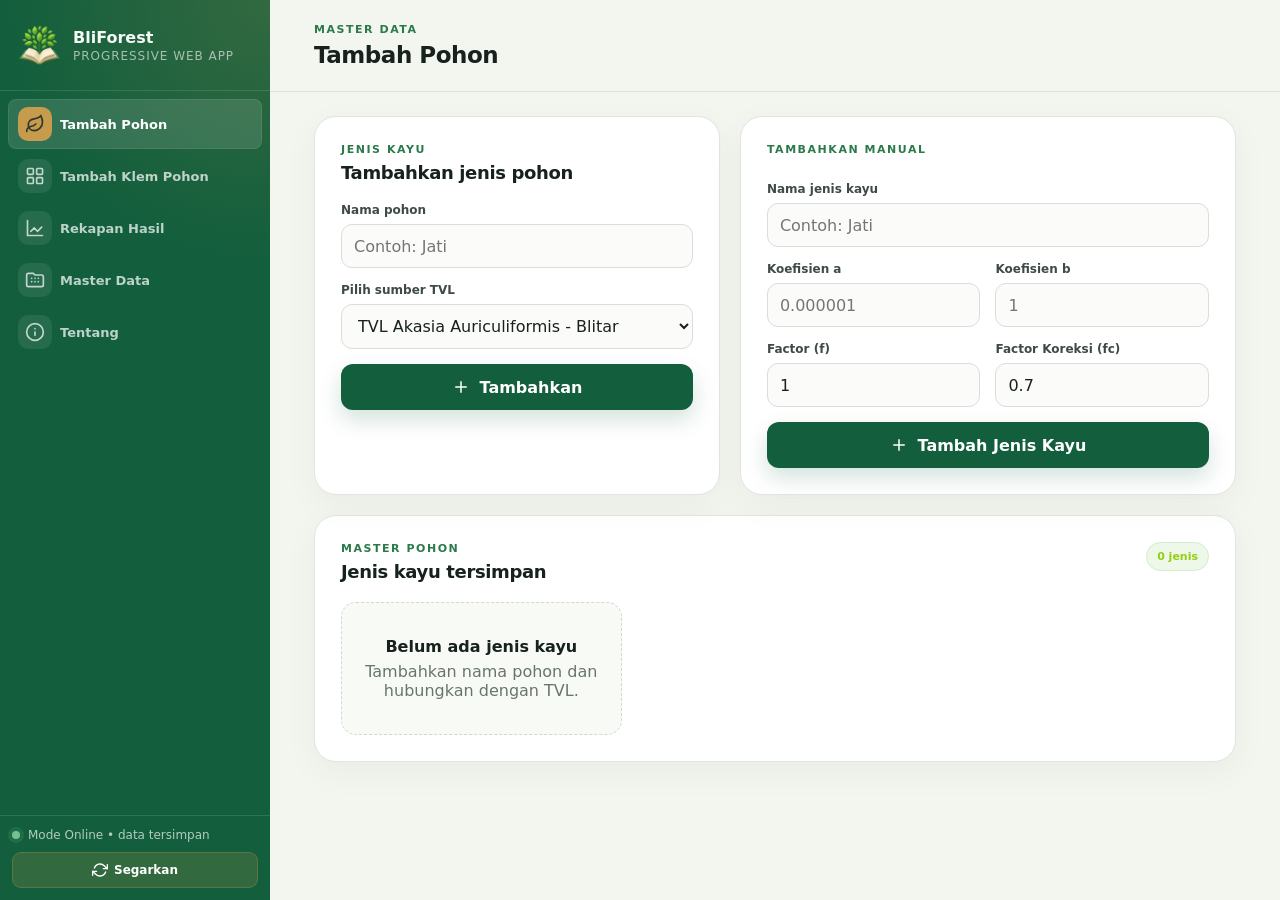
==== index.html @ 7a5bb477 "BliForest v1.4.1" ====
<!doctype html>
<html lang="id">
<head>
  <meta charset="utf-8">
  <meta name="viewport" content="width=device-width, initial-scale=1, viewport-fit=cover">
  <meta name="theme-color" content="#125e3d">
  <meta name="description" content="Aplikasi online dan offline untuk pencatatan klem pohon dan perhitungan volume berbasis TVL.">
  <title>BliForest</title>
  <link rel="manifest" href="manifest.webmanifest">
  <link rel="icon" href="icons/favicon/favicon.svg">
  <link rel="apple-touch-icon" href="icons/favicon/apple-touch-icon.png">
  <meta name="mobile-web-app-capable" content="yes">
  <meta name="apple-mobile-web-app-capable" content="yes">
  <meta name="apple-mobile-web-app-status-bar-style" content="default">
  <link rel="stylesheet" href="css/base.css">
  <link rel="stylesheet" href="css/layout.css">
  <link rel="stylesheet" href="css/components.css">
  <link rel="stylesheet" href="css/pages.css">
  <link rel="stylesheet" href="css/responsive.css">
  <!-- Data bundles (provide global variables) -->
  <script src="data/bkph-bundle.js" defer></script>

  <!-- Core scripts (order matters): config → utils → modules → app -->
  <script src="js/config.js" defer></script>
  <script src="js/utils.js" defer></script>
  <script src="js/modules/storage.js" defer></script>
  <script src="js/modules/tvl.js" defer></script>
  <script src="js/modules/bkph.js" defer></script>
  <script src="js/modules/components.js" defer></script>
  <script src="js/modules/handlers.js" defer></script>
  <script src="js/modules/pwa.js" defer></script>
  <script src="js/app.js" defer></script>
</head>
<body>
  <div id="toast" class="toast" role="status" aria-live="polite"></div>

  <!-- App loading overlay -->
  <div id="app-loader" class="app-loader" aria-live="polite">
    <div class="loader-inner">
      <img src="icons/pwa/icon-192.png" alt="" width="48" height="48">
      <p class="loader-text">Memuat data TVL…</p>
      <p id="loader-sub" class="loader-sub">Mohon tunggu sebentar</p>
    </div>
  </div>

  <div id="app-shell" class="app-shell">
    <aside id="sidebar" class="sidebar">
      <div class="sidebar-header">
        <div class="sidebar-header-inner">
          <img class="mini-logo" src="icons/pwa/icon-192.png" alt="Logo BliForest">
          <div>
            <strong>BliForest</strong>
            <span>Progressive Web App</span>
          </div>
          <button id="sidebar-close" class="icon-btn mobile-only" type="button" aria-label="Tutup menu">
            <svg viewBox="0 0 24 24" width="20" height="20" fill="none" stroke="currentColor" stroke-width="2" stroke-linecap="round"><path d="M18 6L6 18M6 6l12 12"/></svg>
          </button>
        </div>
      </div>

      <nav class="side-nav" aria-label="Menu utama">
        <button class="nav-item active" type="button" data-page="trees">
          <span class="nav-icon"><svg viewBox="0 0 24 24" width="20" height="20" fill="none" stroke="currentColor" stroke-width="2" stroke-linecap="round"><path d="M11 20A7 7 0 019.8 6.1C15.5 5 17 4.48 19 2c1 2 2 4.18 2 8 0 5.5-4.78 10-10 10z"/><path d="M2 21c0-3 1.85-5.36 5.08-6C9.5 14.52 12 13 13 12"/></svg></span><span>Tambah Pohon</span>
        </button>
        <button class="nav-item" type="button" data-page="clamps">
          <span class="nav-icon"><svg viewBox="0 0 24 24" width="20" height="20" fill="none" stroke="currentColor" stroke-width="2" stroke-linecap="round"><rect x="3" y="3" width="7" height="7" rx="1"/><rect x="14" y="3" width="7" height="7" rx="1"/><rect x="3" y="14" width="7" height="7" rx="1"/><rect x="14" y="14" width="7" height="7" rx="1"/></svg></span><span>Tambah Klem Pohon</span>
        </button>
        <button class="nav-item" type="button" data-page="recap">
          <span class="nav-icon"><svg viewBox="0 0 24 24" width="20" height="20" fill="none" stroke="currentColor" stroke-width="2" stroke-linecap="round"><path d="M3 3v18h18"/><path d="M7 16l4-4 4 4 5-5"/></svg></span><span>Rekapan Hasil</span>
        </button>
        <button class="nav-item" type="button" data-page="master">
          <span class="nav-icon"><svg viewBox="0 0 24 24" width="20" height="20" fill="none" stroke="currentColor" stroke-width="2" stroke-linecap="round"><path d="M4 4h6l2 2h8a2 2 0 012 2v10a2 2 0 01-2 2H4a2 2 0 01-2-2V6a2 2 0 012-2z"/><path d="M8 10h.01M12 10h.01M16 10h.01M8 14h.01M12 14h.01M16 14h.01"/></svg></span><span>Master Data</span>
        </button>
        <button class="nav-item" type="button" data-page="about">
          <span class="nav-icon"><svg viewBox="0 0 24 24" width="20" height="20" fill="none" stroke="currentColor" stroke-width="2" stroke-linecap="round"><circle cx="12" cy="12" r="10"/><path d="M12 16v-4m0-4h.01"/></svg></span><span>Tentang</span>
        </button>
      </nav>

      <div class="sidebar-footer">
        <div class="sync-status"><span id="online-dot" class="status-dot"></span><span id="online-label">Memeriksa status</span></div>
        <div class="sidebar-tools">
          <button id="refresh-all-btn" class="text-btn sync-btn" type="button">
            <svg viewBox="0 0 24 24" width="16" height="16" fill="none" stroke="currentColor" stroke-width="2" stroke-linecap="round"><path d="M23 4v6h-6M1 20v-6h6"/><path d="M3.51 9a9 9 0 0114.85-3.36L23 10M1 14l4.64 4.36A9 9 0 0020.49 15"/></svg>
            Segarkan
          </button>
        </div>
      </div>
    </aside>

    <div id="sidebar-overlay" class="sidebar-overlay"></div>

    <div id="clamp-modal" class="modal-overlay" role="dialog" aria-modal="true" aria-labelledby="modal-title" aria-hidden="true">
      <div class="modal-content" role="document">
        <div class="modal-header">
          <h3 id="modal-title"></h3>
          <button id="modal-close" class="modal-close-btn" type="button">
            <svg viewBox="0 0 24 24" width="20" height="20" fill="none" stroke="currentColor" stroke-width="2" stroke-linecap="round"><path d="M18 6L6 18M6 6l12 12"/></svg>
          </button>
        </div>
        <div id="modal-body" class="modal-body"></div>
      </div>
    </div>

    <main class="main-area">
      <header class="topbar">
        <button id="sidebar-open" class="icon-btn mobile-only" type="button" aria-label="Buka menu">
          <svg viewBox="0 0 24 24" width="20" height="20" fill="none" stroke="currentColor" stroke-width="2" stroke-linecap="round"><path d="M3 12h18M3 6h18M3 18h18"/></svg>
        </button>
        <div>
          <p id="page-kicker" class="eyebrow">MASTER DATA</p>
          <h2 id="page-title">Tambah Pohon</h2>
        </div>
        <div class="user-chip">
        </div>
      </header>

      <div class="content-wrap">

        <section id="page-trees" class="page active-page">
          <div class="grid two-col">
            <article class="panel">
              <div class="panel-heading">
                <div><p class="section-label">JENIS KAYU</p><h3>Tambahkan jenis pohon</h3></div>
              </div>
              <form id="tree-form" class="form-grid">
                <label class="field full">
                  <span>Nama pohon</span>
                  <input id="tree-name" type="text" placeholder="Contoh: Jati" required maxlength="80">
                </label>
                <label class="field full">
                  <span>Pilih sumber TVL</span>
                  <select id="tvl-select" required></select>
                </label>
                <button class="btn btn-primary full" type="submit">
                  <svg viewBox="0 0 24 24" width="18" height="18" fill="none" stroke="currentColor" stroke-width="2" stroke-linecap="round"><path d="M12 5v14M5 12h14"/></svg>
                  Tambahkan
                </button>
              </form>
            </article>

            <article class="panel">
              <div class="panel-heading">
                <div><p class="section-label">TAMBAHKAN MANUAL</p></div>
              </div>
              <form id="species-custom-form" class="form-grid two-col-form">
                <label class="field full">
                  <span>Nama jenis kayu</span>
                  <input id="custom-species-name" type="text" placeholder="Contoh: Jati" required maxlength="80">
                </label>
                <label class="field">
                  <span>Koefisien a</span>
                  <input id="custom-coef-a" type="number" step="0.0000000000001" placeholder="0.000001" required>
                </label>
                <label class="field">
                  <span>Koefisien b</span>
                  <input id="custom-coef-b" type="number" step="0.001" placeholder="1" required>
                </label>
                <label class="field">
                  <span>Factor (f)</span>
                  <input id="custom-factor" type="number" step="0.01" value="1" placeholder="1">
                </label>
                <label class="field">
                  <span>Factor Koreksi (fc)</span>
                  <input id="custom-factor-correction" type="number" step="0.01" value="0.7" placeholder="0.7">
                </label>
                <button class="btn btn-primary full" type="submit">
                  <svg viewBox="0 0 24 24" width="18" height="18" fill="none" stroke="currentColor" stroke-width="2" stroke-linecap="round"><path d="M12 5v14M5 12h14"/></svg>
                  Tambah Jenis Kayu
                </button>
              </form>
            </article>

          </div>

          <article class="panel section-gap">
            <div class="panel-heading">
              <div><p class="section-label">MASTER POHON</p><h3>Jenis kayu tersimpan</h3></div>
              <span id="tree-count" class="badge">0 jenis</span>
            </div>
            <div id="tree-list" class="card-list"></div>
          </article>
        </section>

        <section id="page-clamps" class="page">
          <article class="panel">
            <div class="panel-heading">
              <div><p class="section-label">DAFTAR KLEM</p><h3>Buat daftar klem baru</h3></div>
            </div>
            <form id="clamp-form" class="form-grid three-col-form">
              <label class="field"><span>BKPH</span><select id="clamp-bkph" required></select></label>
              <label class="field"><span>RPH</span><select id="clamp-rph" required></select></label>
              <label class="field"><span>Jenis kayu utama</span><select id="clamp-species" required></select></label>
              <label class="field"><span>Blok</span><input id="clamp-block" type="text" required maxlength="120" placeholder="Nama/nomor blok"></label>
              <label class="field"><span>Luas Blok (ha)</span><input id="clamp-block-area" type="number" min="0" step="0.01" required placeholder="0,00"></label>
              <label class="field"><span>Petak</span><input id="clamp-compartment" type="text" required maxlength="120" placeholder="Nomor petak"></label>
              <label class="field"><span>Luas Baku (ha)</span><input id="clamp-standard-area" type="number" min="0" step="0.01" required placeholder="0,00"></label>
              <label class="field"><span>Luas Tebangan (ha)</span><input id="clamp-cut-area" type="number" min="0" step="0.01" required placeholder="0,00"></label>
              <label class="field"><span>Kelas Hutan</span><input id="clamp-forest-class" type="text" required maxlength="120" placeholder="Contoh: KU III"></label>
              <label class="field"><span>Tahun Tanam</span><select id="clamp-planting-year"><option value="">Pilih tahun</option><script>const y=new Date().getFullYear();for(let i=y;i>=1950;i--)document.write('<option value="'+i+'">'+i+'</option>');</script></select></label>
              <button class="btn btn-primary full" type="submit">
                <svg viewBox="0 0 24 24" width="18" height="18" fill="none" stroke="currentColor" stroke-width="2" stroke-linecap="round"><path d="M12 5v14M5 12h14"/></svg>
                Tambahkan Daftar
              </button>
            </form>
          </article>

          <article class="panel section-gap">
            <div class="panel-heading">
              <div><p class="section-label">DATA LAPANGAN</p><h3>Daftar klem pohon</h3></div>
              <div class="clamp-panel-tools">
                <form id="clamp-search-form" class="clamp-search" role="search">
                  <input id="clamp-search" type="search" placeholder="Cari daftar klem..." maxlength="120" aria-label="Cari daftar klem">
                  <button id="clamp-search-btn" class="btn btn-secondary compact" type="submit">
                    <svg viewBox="0 0 24 24" width="15" height="15" fill="none" stroke="currentColor" stroke-width="2" stroke-linecap="round"><circle cx="11" cy="11" r="7"/><path d="M20 20l-3.5-3.5"/></svg>
                    Cari
                  </button>
                  <button id="clamp-search-clear" class="btn btn-secondary compact" type="button" style="display:none;">
                    ✕
                  </button>
                </form>
                <span id="clamp-count" class="badge">0 daftar</span>
              </div>
            </div>
            <div id="clamp-list" class="clamp-list"></div>
          </article>
        </section>

        <section id="page-recap" class="page">
          <div id="summary-cards" class="summary-grid"></div>
          <article class="panel section-gap">
            <div class="panel-heading">
              <div><p class="section-label">REKAP PER DAFTAR</p><h3>Ringkasan hasil klem</h3></div>
              <button id="export-btn" class="btn btn-secondary compact" type="button">
                <svg viewBox="0 0 24 24" width="15" height="15" fill="none" stroke="currentColor" stroke-width="2" stroke-linecap="round"><path d="M21 15v4a2 2 0 01-2 2H5a2 2 0 01-2-2v-4m4-5l5 5 5-5m-5 5V3"/></svg>
                Ekspor Excel
              </button>
            </div>
            <div class="table-wrap">
              <table>
                <thead>
                  <tr><th>Daftar Klem</th><th>BKPH / RPH</th><th>Jenis Utama</th><th>Tahun Tanam</th><th>Rata Keliling</th><th>Rata Diameter</th><th>Rata Tinggi</th><th>Jumlah</th><th>Total Volume</th></tr>
                </thead>
                <tbody id="recap-body"></tbody>
              </table>
            </div>
          </article>
        </section>

        <section id="page-master" class="page">
          <article class="panel">
            <div class="panel-heading">
              <div><p class="section-label">PENGELOLAAN DATA</p><h3>Master Data</h3></div>
            </div>

            <div class="master-stats">
              <div class="master-stat">
                <span class="stat-label">Jenis Kayu</span>
                <strong id="master-species-count">0</strong>
              </div>
              <div class="master-stat">
                <span class="stat-label">Daftar Klem</span>
                <strong id="master-clamps-count">0</strong>
              </div>
              <div class="master-stat">
                <span class="stat-label">Total Pohon</span>
                <strong id="master-trees-count">0</strong>
              </div>
            </div>

            <div class="master-actions">
              <button id="backup-btn" class="btn btn-secondary" type="button">
                <svg viewBox="0 0 24 24" aria-hidden="true" width="18" height="18"><path d="M4 16v1a3 3 0 003 3h10a3 3 0 003-3v-1m-4-4l-4 4m0 0l-4-4m4 4V4" fill="none" stroke="currentColor" stroke-width="2" stroke-linecap="round" stroke-linejoin="round"/></svg>
                Cadangkan Data
              </button>
              <button id="restore-btn" class="btn btn-secondary" type="button">
                <svg viewBox="0 0 24 24" aria-hidden="true" width="18" height="18"><path d="M21 15v4a2 2 0 01-2 2H5a2 2 0 01-2-2v-4m4-5l5 5 5-5m-5 5V3" fill="none" stroke="currentColor" stroke-width="2" stroke-linecap="round" stroke-linejoin="round"/></svg>
                Pulihkan Data
              </button>
              <input id="restore-file" class="is-hidden" type="file" accept="application/json,.json">
            </div>
            <div class="master-actions" style="margin-top: 12px;">
              <button id="clear-all-btn" class="btn btn-danger" type="button">
                <svg viewBox="0 0 24 24" aria-hidden="true" width="18" height="18"><path d="M19 7l-.867 12.142A2 2 0 0116.138 21H7.862a2 2 0 01-1.995-1.858L5 7m5 4v6m4-6v6m1-10V4a1 1 0 00-1-1h-4a1 1 0 00-1 1v3M4 7h16" fill="none" stroke="currentColor" stroke-width="2" stroke-linecap="round" stroke-linejoin="round"/></svg>
                Hapus Semua Data
              </button>
            </div>
          </article>
        </section>

        <section id="page-about" class="page">
          <article class="panel about-panel">
            <div class="about-header">
              <img class="about-logo" src="icons/pwa/icon-192.png" alt="Logo BliForest">
              <div>
                <h3>BliForest</h3>
                <p>Aplikasi Progressive Web App (PWA)</p>
              </div>
            </div>
            <div class="about-info">
              <div class="info-row">
                <span class="info-label">Versi</span>
                <span id="about-version" class="info-value">-</span>
              </div>
              <div class="info-row">
                <span class="info-label">Terakhir Diperbarui</span>
                <span id="about-date" class="about-date-badge">-</span>
              </div>
              <div class="info-row">
                <span class="info-label">TVL Terakhir Diperbarui</span>
                <span id="about-tvl-check" class="info-value">-</span>
              </div>
              <div class="info-row">
                <span class="info-label">Pengembang</span>
                <a id="about-developer" class="about-developer" href="https://github.com/avezoor" target="_blank" rel="noopener noreferrer">Avezoor</a>
              </div>
            </div>
            <div class="about-actions">
              <button id="install-btn" class="btn btn-primary" type="button">
                <svg viewBox="0 0 24 24" width="18" height="18" fill="none" stroke="currentColor" stroke-width="2" stroke-linecap="round"><path d="M21 15v4a2 2 0 01-2 2H5a2 2 0 01-2-2v-4m4-5l5 5 5-5m-5 5V3"/></svg>
                Pasang Aplikasi
              </button>
            </div>
            </div>
          </article>
        </section>
      </div>
    </main>
  </div>

</body>
</html>
---- css/base.css ----
/* ============================================================
   Base Styles — CSS variables, reset, typography
   ============================================================ */

:root {
  --bg: #f3f5ef;
  --panel: #ffffff;
  --panel-soft: #f8faf6;
  --ink: #17211d;
  --muted: #68756f;
  --line: #dfe6df;
  --green-900: #125e3d;
  --green-800: #92d014;
  --green-700: #2b7a4a;
  --green-100: #d4eccb;
  --green-50: #edf8e8;
  --gold: #c69b4b;
  --danger: #a83d39;
  --danger-soft: #f9e7e5;
  --shadow: 0 18px 50px rgba(18,94,61,.12);
  --radius-lg: 22px;
  --radius-md: 15px;
  --radius-sm: 10px;
  font-family: Inter, ui-sans-serif, system-ui, -apple-system, BlinkMacSystemFont, "Segoe UI", sans-serif;
  color: var(--ink);
  background: var(--bg);
}

* { box-sizing: border-box; }
html { min-height: 100%; background: var(--bg); overflow-x: hidden; }
body { margin: 0; min-height: 100vh; background: var(--bg); overflow-x: hidden; }
button, input, select, textarea { font: inherit; }
button { cursor: pointer; }
.is-hidden { display: none !important; }

.eyebrow, .section-label { margin: 0 0 6px; color: var(--green-700); font-size: 11px; font-weight: 800; letter-spacing: .14em; }

/* ============================================================
   App Loading Overlay
   ============================================================ */
#app-loader {
  position: fixed; inset: 0; z-index: 9999;
  background: var(--bg);
  display: flex; align-items: center; justify-content: center;
  transition: opacity .4s ease;
}
#app-loader.hidden {
  opacity: 0; pointer-events: none;
}
.loader-inner {
  text-align: center;
}
.loader-inner img {
  animation: pulse 1.4s ease-in-out infinite;
  border-radius: 14px;
  display: block; margin: 0 auto 14px;
}
.loader-text {
  margin: 0 0 6px; font-size: 17px; font-weight: 750; color: var(--ink);
}
.loader-sub {
  margin: 0; font-size: 13px; color: var(--muted);
}
@keyframes pulse {
  0%, 100% { transform: scale(1); opacity: 1; }
  50% { transform: scale(1.06); opacity: .85; }
}
---- css/layout.css ----
/* ============================================================
   Buttons
   ============================================================ */

.btn {
  border: 0;
  border-radius: 12px;
  min-height: 46px;
  padding: 11px 17px;
  font-weight: 750;
  display: inline-flex;
  align-items: center;
  justify-content: center;
  gap: 10px;
  transition: transform .16s ease, box-shadow .16s ease, background .16s ease;
}
.btn:hover { transform: translateY(-1px); }
.btn:active { transform: translateY(0); }
.btn-primary { background: var(--green-900); color: white; box-shadow: 0 10px 22px rgba(18,94,61,.18); }
.btn-primary:hover { background: #0e4a30; }
.btn-secondary { background: var(--green-50); color: var(--green-900); border: 1px solid var(--green-100); }
.btn.compact { min-height: 38px; padding: 8px 13px; font-size: 13px; }
.btn-danger { background: var(--danger-soft); color: var(--danger); border: 1px solid #efc8c5; }
.btn:disabled { cursor: wait; opacity: .65; }

/* ============================================================
   Layout: App Shell, Sidebar, Topbar, Main Area
   ============================================================ */

.app-shell { min-height: 100vh; display: grid; grid-template-columns: 270px minmax(0, 1fr); }

.sidebar {
  position: fixed;
  inset: 0 auto 0 0;
  width: 270px;
  z-index: 40;
  display: flex;
  flex-direction: column;
  color: #f5faf7;
  background:
    radial-gradient(circle at top right, rgba(198,155,75,.18), transparent 29%),
    var(--green-900);
}
.sidebar-header { padding: 24px 18px 23px; border-bottom: 1px solid rgba(255,255,255,.12); flex-shrink: 0; }
.sidebar-header-inner { display: flex; align-items: center; gap: 12px; }
.sidebar-header .icon-btn { margin-left: auto; background: rgba(255,255,255,.08); color: #fff; border-color: rgba(255,255,255,.12); }
.sidebar-header strong { display: block; font-size: 16px; }
.sidebar-header span { display: block; margin-top: 2px; color: rgba(255,255,255,.6); font-size: 12px; letter-spacing: .08em; text-transform: uppercase; }
.mini-logo { width: 43px; height: 43px; border-radius: 13px; display: block; object-fit: cover; }
.side-nav { flex: 1; overflow-y: auto; padding: 8px; display: flex; flex-direction: column; gap: 2px; }
.side-nav::-webkit-scrollbar { width: 4px; }
.side-nav::-webkit-scrollbar-track { background: transparent; }
.side-nav::-webkit-scrollbar-thumb { background: rgba(255,255,255,.15); border-radius: 4px; }
.nav-item { width: 100%; border: 0; background: transparent; color: rgba(255,255,255,.72); border-radius: 8px; padding: 8px 10px; display: flex; align-items: center; gap: 8px; text-align: left; font-weight: 700; font-size: 13px; }
.nav-item:hover { background: rgba(255,255,255,.07); color: #fff; }
.nav-item.active { color: #fff; background: rgba(255,255,255,.12); box-shadow: inset 0 0 0 1px rgba(255,255,255,.08); }
.nav-icon { width: 34px; height: 34px; display: grid; place-items: center; border-radius: 10px; background: rgba(255,255,255,.08); font-size: 11px; letter-spacing: .08em; }
.nav-item.active .nav-icon { background: var(--gold); color: #27382f; }

.sidebar-footer {
  padding: 12px;
  border-top: 1px solid rgba(255,255,255,.12);
  flex-shrink: 0;
  display: flex;
  flex-direction: column;
  gap: 10px;
}
.sync-status { display: flex; align-items: center; gap: 8px; color: rgba(255,255,255,.68); font-size: 12px; }
.status-dot { width: 8px; height: 8px; border-radius: 50%; background: #e1ae45; box-shadow: 0 0 0 4px rgba(225,174,69,.13); }
.status-dot.online { background: #71c392; box-shadow: 0 0 0 4px rgba(113,195,146,.14); }
.sidebar-tools { display: grid; grid-template-columns: 1fr 1fr; gap: 7px; }
.sidebar-tools .text-btn {
  min-height: 36px;
  padding: 7px 9px;
  border: 1px solid rgba(255,255,255,.12);
  border-radius: 9px;
  background: rgba(255,255,255,.06);
  text-align: center;
  display: flex;
  align-items: center;
  justify-content: center;
  gap: 6px;
  cursor: pointer;
  font-size: 12px;
  font-weight: 700;
  color: #fff;
}
.sidebar-tools .sync-btn { grid-column: 1 / -1; background: rgba(198,155,75,.18); border-color: rgba(198,155,75,.28); }
.text-btn { border: 0; background: none; color: #fff; font-weight: 700; font-size: 12px; }
.sidebar-tools .text-btn:hover { background: rgba(255,255,255,.11); }
.sidebar-tools .text-btn:disabled { opacity: .55; cursor: default; }

.main-area { grid-column: 2; min-width: 0; }
.topbar {
  height: 92px;
  position: sticky;
  top: 0;
  z-index: 20;
  display: flex;
  align-items: center;
  gap: 14px;
  padding: 18px clamp(20px, 4vw, 44px);
  background: rgba(243,245,239,.88);
  backdrop-filter: blur(18px);
  border-bottom: 1px solid rgba(215,224,216,.9);
}
.topbar h2 { margin: 0; font-size: 23px; letter-spacing: -.02em; }
.user-chip { margin-left: auto; display: flex; align-items: center; gap: 10px; min-width: 0; }
.user-chip strong, .user-chip span { display: block; max-width: 210px; white-space: nowrap; overflow: hidden; text-overflow: ellipsis; }
.user-chip strong { font-size: 13px; }
.user-chip div > span { color: var(--muted); font-size: 11px; margin-top: 2px; }
.avatar { width: 40px; height: 40px; border-radius: 12px; object-fit: cover; }
.avatar.fallback { display: grid; place-items: center; background: var(--green-800); color: #fff; font-weight: 850; }
.icon-btn { width: 40px; height: 40px; border-radius: 11px; border: 1px solid var(--line); background: white; color: var(--ink); display: grid; place-items: center; font-size: 20px; }

.content-wrap { padding: 24px clamp(18px, 4vw, 44px) 60px; max-width: 1520px; margin: 0 auto; }
.notice { padding: 13px 16px; border: 1px solid #ead9b9; background: #fff9ec; color: #6d5425; border-radius: 13px; font-size: 13px; line-height: 1.55; margin-bottom: 20px; }
.page { display: none; }
.page.active-page { display: block; animation: rise .24s ease; }
@keyframes rise { from { opacity: 0; transform: translateY(5px); } to { opacity: 1; transform: none; } }

.sidebar-overlay { display: none; }
.mobile-only { display: none; }
---- css/components.css ----
/* ============================================================
   UI Components — Panels, Forms, Tables, Cards, Badges
   ============================================================ */

/* Panels & Grid */
.grid { display: grid; gap: 20px; }
.two-col { grid-template-columns: minmax(0, .9fr) minmax(0, 1.1fr); }
.panel {
  background: var(--panel);
  border: 1px solid var(--line);
  border-radius: var(--radius-lg);
  padding: clamp(18px, 3vw, 26px);
  box-shadow: 0 10px 36px rgba(31,59,49,.045);
}
.panel-heading { display: flex; align-items: flex-start; justify-content: space-between; gap: 16px; margin-bottom: 20px; }
.panel-heading h3 { margin: 0; font-size: 18px; letter-spacing: -.02em; }
.section-gap { margin-top: 20px; }

/* Badges */
.badge {
  display: inline-flex;
  align-items: center;
  min-height: 29px;
  padding: 5px 10px;
  background: var(--green-50);
  border: 1px solid var(--green-100);
  color: var(--green-800);
  border-radius: 999px;
  font-size: 11px;
  font-weight: 800;
  white-space: nowrap;
}
.tvl-panel-actions { display: flex; align-items: center; justify-content: flex-end; gap: 9px; flex-wrap: wrap; }

/* TVL sync info pill */
.tvl-sync-info {
  display: inline-flex;
  align-items: center;
  gap: 8px;
  margin: -8px 0 14px;
  padding: 8px 12px;
  border-radius: 999px;
  background: linear-gradient(135deg, var(--green-900), var(--green-700));
  border: 1px solid rgba(18,94,61,.18);
  color: #fff;
  font-size: 12px;
  font-weight: 800;
  line-height: 1.2;
  box-shadow: 0 10px 20px rgba(18,94,61,.16);
  width: fit-content;
  max-width: 100%;
}

/* Forms */
.form-grid { display: grid; grid-template-columns: repeat(2, minmax(0, 1fr)); gap: 15px; }
.three-col-form { grid-template-columns: repeat(3, minmax(0, 1fr)); }
.two-col-form { grid-template-columns: repeat(2, minmax(0, 1fr)); }
.field { display: grid; align-content: start; gap: 7px; min-width: 0; }
.field > span { font-size: 12px; font-weight: 800; color: #3e4b45; }
.field small { color: var(--muted); font-size: 11px; line-height: 1.45; }
.full { grid-column: 1 / -1; }
input, select, textarea {
  width: 100%;
  border: 1px solid #d7dfd8;
  background: #fbfcfa;
  color: var(--ink);
  border-radius: 11px;
  padding: 11px 12px;
  outline: none;
  transition: border .15s ease, box-shadow .15s ease, background .15s ease;
}
input, select { min-height: 44px; }
textarea { min-height: 90px; resize: vertical; }
input:focus, select:focus, textarea:focus { border-color: var(--green-700); box-shadow: 0 0 0 4px rgba(43,105,87,.1); background: #fff; }
input[readonly] { background: #eef3ef; color: var(--green-900); font-weight: 800; }
.file-field input { padding: 8px; background: var(--panel-soft); }

/* Tables */
.table-wrap { overflow-x: auto; border: 1px solid var(--line); border-radius: 14px; -webkit-overflow-scrolling: touch; }
table { width: 100%; border-collapse: collapse; min-width: 320px; }
th, td { text-align: left; padding: 13px 14px; border-bottom: 1px solid var(--line); vertical-align: top; }
th { color: #56645e; background: #f6f8f5; font-size: 11px; letter-spacing: .04em; text-transform: uppercase; white-space: nowrap; }
td { font-size: 13px; }
tbody tr:last-child td { border-bottom: 0; }
.preview-table { max-height: 370px; }
.preview-table table { min-width: 0; }
.preview-table thead { position: sticky; top: 0; z-index: 1; }
.numeric { font-variant-numeric: tabular-nums; }
.muted { color: var(--muted); }
.empty-state { padding: 34px 20px; text-align: center; border: 1px dashed #cfd9d1; background: var(--panel-soft); border-radius: 15px; color: var(--muted); }
.empty-state strong { display: block; color: var(--ink); margin-bottom: 6px; }

/* Cards */
.card-list { display: grid; grid-template-columns: repeat(3, minmax(0, 1fr)); gap: 13px; }
.tree-card { border: 1px solid var(--line); background: var(--panel-soft); border-radius: 15px; padding: 16px; }
.tree-card-head { display: flex; align-items: flex-start; justify-content: space-between; gap: 12px; }
.tree-card h4 { margin: 0; font-size: 16px; }
.tree-card p { margin: 7px 0 0; color: var(--muted); font-size: 12px; line-height: 1.45; }
.tree-meta { display: flex; gap: 7px; flex-wrap: wrap; margin-top: 13px; }
.meta-pill { padding: 5px 8px; border-radius: 999px; background: #fff; border: 1px solid var(--line); font-size: 10px; font-weight: 800; color: #55635d; }
.small-action { border: 0; padding: 5px 8px; border-radius: 8px; background: transparent; color: var(--danger); font-size: 11px; font-weight: 800; }
.small-action:hover { background: var(--danger-soft); }
.small-action:disabled { color: #aeb7b2; cursor: not-allowed; background: transparent; }

/* Clamp list & cards */
.clamp-list { display: grid; gap: 14px; }
.clamp-card { border: 1px solid var(--line); border-radius: 17px; background: var(--panel-soft); overflow: hidden; }
.clamp-summary {
  padding: 16px 17px;
  display: flex;
  flex-wrap: wrap;
  gap: 12px;
  align-items: center;
}
.clamp-summary > div:first-child { flex: 1 1 200px; min-width: 0; }
.clamp-summary > div:first-child h4 { margin: 0; font-size: 15px; }
.clamp-summary > div:first-child p { margin: 5px 0 0; color: var(--muted); font-size: 11px; }
.summary-item { flex: 0 0 auto; }
.summary-item span { display: block; color: var(--muted); font-size: 10px; text-transform: uppercase; letter-spacing: .06em; }
.summary-item strong { display: block; margin-top: 4px; font-size: 13px; }
.clamp-actions { display: flex; gap: 7px; flex-shrink: 0; margin-left: auto; }
.eye-btn, .export-clamp-btn, .trash-btn { width: 38px; height: 38px; display: grid; place-items: center; border-radius: 10px; border: 1px solid var(--line); background: #fff; color: var(--green-800); }
.eye-btn svg, .export-clamp-btn svg, .trash-btn svg { width: 18px; height: 18px; }
.export-clamp-btn { color: #8a6423; }
.trash-btn { color: var(--danger); }

/* Clamp detail & tree entry form */
.clamp-detail { display: none; padding: 18px; border-top: 1px solid var(--line); background: #fff; }
.clamp-card.expanded .clamp-detail { display: block; }
.clamp-detail-meta { display: flex; flex-wrap: wrap; gap: 8px; margin-bottom: 17px; }
.clamp-detail-meta span { padding: 7px 10px; border: 1px solid var(--line); border-radius: 999px; background: var(--panel-soft); color: var(--muted); font-size: 11px; }
.clamp-detail-meta b { color: var(--ink); }
.detail-title { margin: 20px 0 10px; font-size: 14px; color: var(--green-900); }
.tree-entry-form {
  display: grid;
  grid-template-columns: repeat(2, 1fr);
  gap: 10px;
  align-items: end;
  padding: 14px;
  background: var(--green-50);
  border: 1px solid var(--green-100);
  border-radius: 14px;
  margin-bottom: 16px;
}
.tree-entry-form .field > span { font-size: 10px; }
.plus-btn { width: 100%; height: 44px; border: 0; border-radius: 11px; background: var(--green-800); color: #fff; font-size: 25px; line-height: 1; grid-column: 1 / -1; }
.volume-help { grid-column: 1 / -1; min-height: 16px; color: var(--muted); font-size: 10px; margin-top: -3px; }
.tree-entry-form textarea { min-height: 44px; height: 44px; resize: vertical; }
.tree-entry-form .keliling-field,
.tree-entry-form .volume-field { grid-column: 1 / -1; }

/* Detail table */
.detail-table table { min-width: 100%; }
.row-delete { border: 0; background: var(--danger-soft); color: var(--danger); border-radius: 8px; padding: 6px 9px; font-weight: 800; font-size: 11px; }

/* Tree search bar */
.tree-search-bar { display: flex; align-items: center; gap: 10px; padding: 10px 12px; background: var(--panel-soft); border-bottom: 1px solid var(--line); }
.tree-search-input { min-height: 36px; padding: 7px 12px; border-radius: 999px; font-size: 13px; min-width: 200px; max-width: 280px; }
.tree-search-btn { width: 36px; height: 36px; min-height: 36px; border: 1px solid var(--line); border-radius: 10px; background: #fff; color: var(--green-800); display: grid; place-items: center; cursor: pointer; }
.tree-search-btn:hover { background: var(--green-50); border-color: var(--green-100); }
.tree-search-clear { width: 32px; height: 32px; min-height: 32px; border: 1px solid var(--line); border-radius: 8px; background: var(--danger-soft); color: var(--danger); display: grid; place-items: center; cursor: pointer; font-size: 14px; }
.tree-search-clear:hover { background: var(--danger); color: #fff; }
.tree-search-count { color: var(--muted); font-size: 12px; margin-left: auto; white-space: nowrap; }

/* Pagination */
.detail-table .pagination,
.clamp-pagination { display: flex; align-items: center; justify-content: center; gap: 12px; margin-top: 14px; padding: 12px; background: var(--panel-soft); border: 1px solid var(--line); border-radius: 10px; }
.page-info { font-size: 13px; color: var(--muted); }
.page-info strong { color: var(--ink); }
.page-btn { width: 36px; height: 36px; border: 1px solid var(--line); border-radius: 9px; background: #fff; color: var(--green-800); display: grid; place-items: center; transition: background .15s ease, border-color .15s ease; }
.page-btn:hover:not(:disabled) { background: var(--green-50); border-color: var(--green-100); }
.page-btn:disabled { color: var(--muted); cursor: not-allowed; opacity: .5; }
.page-btn svg { width: 18px; height: 18px; }

/* Summary cards */
.summary-grid { display: grid; grid-template-columns: repeat(4, minmax(0, 1fr)); gap: 14px; }
.summary-card { border: 1px solid var(--line); border-radius: 18px; padding: 18px; background: var(--panel); box-shadow: 0 10px 32px rgba(31,59,49,.04); }
.summary-card span { color: var(--muted); font-size: 11px; font-weight: 750; text-transform: uppercase; letter-spacing: .06em; }
.summary-card strong { display: block; margin-top: 11px; font-size: clamp(22px, 3vw, 30px); letter-spacing: -.04em; }
.summary-card small { display: block; color: var(--muted); margin-top: 5px; }

/* Clamp panel tools */
.clamp-panel-tools { display: flex; align-items: center; justify-content: flex-end; gap: 12px; flex-wrap: wrap; padding: 8px 0; }
.clamp-search { display: flex; align-items: center; gap: 10px; min-width: 0; flex: 1 1 100%; margin: 0 4px; max-width: 100%; }
.clamp-search input {
  min-width: 0;
  flex: 1;
  min-height: 40px;
  padding: 10px 16px;
  border-radius: 999px;
}
.clamp-search input::-webkit-search-cancel-button { display: none; }
.clamp-search input::-ms-clear { display: none; }
.clamp-search .btn { white-space: nowrap; }
.clamp-panel-tools .badge {
  flex: 0 0 auto;
  min-height: 38px;
  align-items: center;
  padding-top: 7px;
  padding-bottom: 7px;
  margin-top: 0;
}

/* Modal */
.modal-overlay { position: fixed; inset: 0; z-index: 100; background: rgba(0,0,0,.5); display: none; align-items: center; justify-content: center; padding: 20px; backdrop-filter: blur(4px); overflow-y: auto; }
.modal-overlay.open { display: flex; }
.modal-content { background: var(--panel); border-radius: 20px; max-width: 760px; width: 100%; max-height: min(92vh, 920px); overflow: hidden; box-shadow: var(--shadow); display: flex; flex-direction: column; }
.modal-header { display: flex; align-items: center; justify-content: space-between; padding: 16px 20px; border-bottom: 1px solid var(--line); position: sticky; top: 0; background: var(--panel); border-radius: 20px 20px 0 0; flex-shrink: 0; }
.modal-header h3 { margin: 0; font-size: 16px; }
.modal-close-btn { width: 32px; height: 32px; border-radius: 8px; border: 0; background: var(--panel-soft); color: var(--muted); cursor: pointer; display: grid; place-items: center; flex-shrink: 0; }
.modal-close-btn:hover { background: var(--line); color: var(--ink); }
.modal-body { padding: 20px; overflow: auto; flex: 1; }
.modal-body .clamp-detail-meta { display: grid; grid-template-columns: repeat(auto-fit, minmax(180px, 1fr)); gap: 8px; }
.modal-body .clamp-detail-meta span { display: block; line-height: 1.4; padding: 7px 10px; }
.modal-body .tree-entry-form { margin-bottom: 18px; }
.modal-body .detail-table { max-height: 44vh; }
.modal-body .tree-entry-form { grid-template-columns: repeat(3, 1fr); }

@media (max-width: 650px) {
  .modal-body .clamp-detail-meta { grid-template-columns: 1fr 1fr; }
  .modal-body .tree-entry-form { grid-template-columns: 1fr; }
}

/* Toast */
.toast { position: fixed; left: 50%; bottom: 24px; transform: translate(-50%, 20px); z-index: 100; max-width: min(90vw, 520px); background: #17211d; color: #fff; padding: 11px 15px; border-radius: 11px; box-shadow: var(--shadow); font-size: 12px; opacity: 0; pointer-events: none; transition: .2s ease; }
.toast.show { opacity: 1; transform: translate(-50%, 0); }
---- css/pages.css ----
/* ============================================================
   Page-specific Styles — Master Data, About, Recap tools
   ============================================================ */

/* Master Data */
.master-info { color: var(--muted); font-size: 13px; margin: -8px 0 20px; line-height: 1.55; }
.master-stats { display: grid; grid-template-columns: repeat(3, 1fr); gap: 14px; margin-bottom: 24px; }
.master-stat { background: var(--panel-soft); border: 1px solid var(--line); border-radius: 14px; padding: 16px; text-align: center; }
.master-stat .stat-label { display: block; color: var(--muted); font-size: 11px; font-weight: 750; text-transform: uppercase; letter-spacing: .06em; margin-bottom: 8px; }
.master-stat strong { display: block; font-size: 28px; color: var(--ink); letter-spacing: -.03em; }
.master-actions { padding-top: 16px; border-top: 1px solid var(--line); display: flex; gap: 10px; flex-wrap: wrap; }
.master-actions .btn { flex: 1 1 auto; min-width: 140px; }
.master-actions .btn-danger { flex: none; width: 100%; }

/* Recap table responsive */
#recap-body td:nth-child(n+4),
#recap-body th:nth-child(n+4) { display: none; }
@media (min-width: 700px) {
  #recap-body td:nth-child(n+4),
  #recap-body th:nth-child(n+4) { display: table-cell; }
}

/* About page */
.about-panel { max-width: 600px; }
.about-header { display: flex; align-items: center; gap: 20px; margin-bottom: 24px; padding-bottom: 20px; border-bottom: 1px solid var(--line); }
.about-logo { width: 64px; height: 64px; border-radius: 16px; display: block; object-fit: cover; }
.about-header h3 { margin: 0 0 6px; font-size: 20px; }
.about-header p { margin: 0; color: var(--muted); font-size: 13px; }
.about-info { background: var(--panel-soft); border: 1px solid var(--line); border-radius: 14px; padding: 4px 0; margin-bottom: 20px; }
.info-row { display: flex; justify-content: space-between; align-items: center; padding: 14px 18px; }
.info-row:not(:last-child) { border-bottom: 1px solid var(--line); }
.info-label { color: var(--muted); font-size: 13px; }
.info-value { font-weight: 700; color: var(--ink); font-size: 13px; }
.about-developer {
  text-decoration: none;
  display: inline-flex;
  align-items: center;
  justify-content: center;
  padding: 6px 12px;
  border-radius: 999px;
  background: var(--green-50);
  border: 1px solid var(--green-100);
  color: var(--green-900);
  font-weight: 800;
  font-size: 12px;
}
.about-developer:hover {
  background: var(--green-100);
  border-color: var(--green-700);
}
.about-date-badge {
  display: inline-flex;
  align-items: center;
  justify-content: center;
  padding: 7px 12px;
  border-radius: 999px;
  background: linear-gradient(135deg, var(--green-900), var(--green-700));
  border: 1px solid rgba(18,94,61,.18);
  color: #fff;
  font-weight: 800;
  font-size: 12px;
  letter-spacing: .01em;
  box-shadow: 0 10px 20px rgba(18,94,61,.16);
  white-space: nowrap;
}
.about-actions { margin-top: 20px; }
.about-actions .btn { width: 100%; }
.about-tech { padding: 14px; background: var(--green-50); border: 1px solid var(--green-100); border-radius: 12px; }
.about-tech p { margin: 0; color: var(--green-900); font-size: 12px; line-height: 1.6; }
---- css/responsive.css ----
/* ============================================================
   Responsive / Media Queries
   ============================================================ */

@media (max-width: 1180px) {
  .three-col-form { grid-template-columns: repeat(2, minmax(0, 1fr)); }
  .card-list { grid-template-columns: repeat(2, minmax(0, 1fr)); }
  .clamp-summary { flex-wrap: wrap; }
  .clamp-summary .summary-item:nth-child(3),
  .clamp-summary .summary-item:nth-child(4) { display: none; }
  .tree-entry-form { grid-template-columns: repeat(3, 1fr); }
}

@media (max-width: 900px) {
  .mobile-only { display: flex !important; }
  .app-shell { display: block; }
  .main-area { min-height: 100vh; }
  .sidebar {
    transform: translateX(-100%);
    transition: transform .22s ease, visibility .22s ease;
    visibility: hidden;
    box-shadow: 25px 0 60px rgba(12,31,24,.23);
  }
  .sidebar.open {
    transform: translateX(0);
    visibility: visible;
  }
  .sidebar-overlay { position: fixed; inset: 0; z-index: 35; background: rgba(11,29,23,.45); visibility: hidden; }
  .sidebar-overlay.open { visibility: visible; }
  .topbar { height: 82px; }
  .two-col { grid-template-columns: 1fr; }
  .summary-grid { grid-template-columns: repeat(2, minmax(0, 1fr)); }
  .master-stats { grid-template-columns: 1fr 1fr; }
  .master-actions .btn { min-width: 100%; }
  .clamp-summary .summary-item { display: none; }
  .clamp-summary .summary-item:first-of-type { display: block; }
  .tree-entry-form { grid-template-columns: repeat(2, 1fr); }
}

@media (max-width: 650px) {
  .topbar { padding: 14px 15px; }
  .topbar .eyebrow { display: none; }
  .topbar h2 { font-size: 18px; }
  .user-chip div { display: none; }
  .content-wrap { padding: 16px 13px 45px; }
  .panel { border-radius: 17px; padding: 17px 14px; }
  .form-grid, .three-col-form { grid-template-columns: 1fr; }
  .card-list { grid-template-columns: 1fr; }
  .clamp-summary { flex-direction: column; align-items: flex-start; }
  .clamp-summary > div:first-child { flex: 1 1 100%; }
  .clamp-summary .summary-item { display: none; }
  .clamp-summary .summary-item:first-of-type { display: block; }
  .clamp-actions { margin-left: 0; margin-top: 8px; }
  .tree-entry-form { grid-template-columns: 1fr; padding: 12px; }
  .summary-grid { grid-template-columns: 1fr 1fr; gap: 10px; }
  .summary-card { padding: 14px; }
  .summary-card strong { font-size: 21px; }
  .panel-heading { align-items: center; flex-wrap: wrap; }
  .clamp-panel-tools { width: 100%; flex-direction: column; align-items: stretch; }
  .clamp-search { flex: 1 1 100%; max-width: 100%; }
  .clamp-panel-tools .badge { text-align: center; }
  .side-nav { padding: 12px; gap: 4px; }
  .nav-item { padding: 10px; gap: 10px; }
  .tree-search-bar { flex-wrap: wrap; }
  .tree-search-input { min-width: 100%; max-width: 100%; }
  .tree-search-count { width: 100%; text-align: center; margin-top: 6px; }
  .master-stats { grid-template-columns: 1fr; }
  .modal-overlay { padding: 10px; align-items: flex-end; }
  .modal-content { border-radius: 20px 20px 0 0; max-height: 88vh; }
  .modal-body { padding: 16px; }
  .modal-body .clamp-detail-meta { grid-template-columns: 1fr; }
  .about-panel { max-width: 100%; }
  .about-header { flex-direction: column; text-align: center; }
  .about-actions .btn { width: 100%; }
  .table-wrap { font-size: 12px; }
  th, td { padding: 10px 8px; }
  .about-info { padding: 0 4px; }
  .info-row { flex-direction: column; align-items: flex-start; gap: 6px; padding: 12px 14px; }
  .about-date-badge { font-size: 11px; padding: 6px 10px; }
}

@media print {
  .sidebar, .topbar, .notice, .btn, .clamp-actions { display: none !important; }
  .main-area { grid-column: 1; }
  .content-wrap { padding: 0; }
  .page { display: none !important; }
  #page-recap { display: block !important; }
  .panel, .summary-card { box-shadow: none; break-inside: avoid; }
}
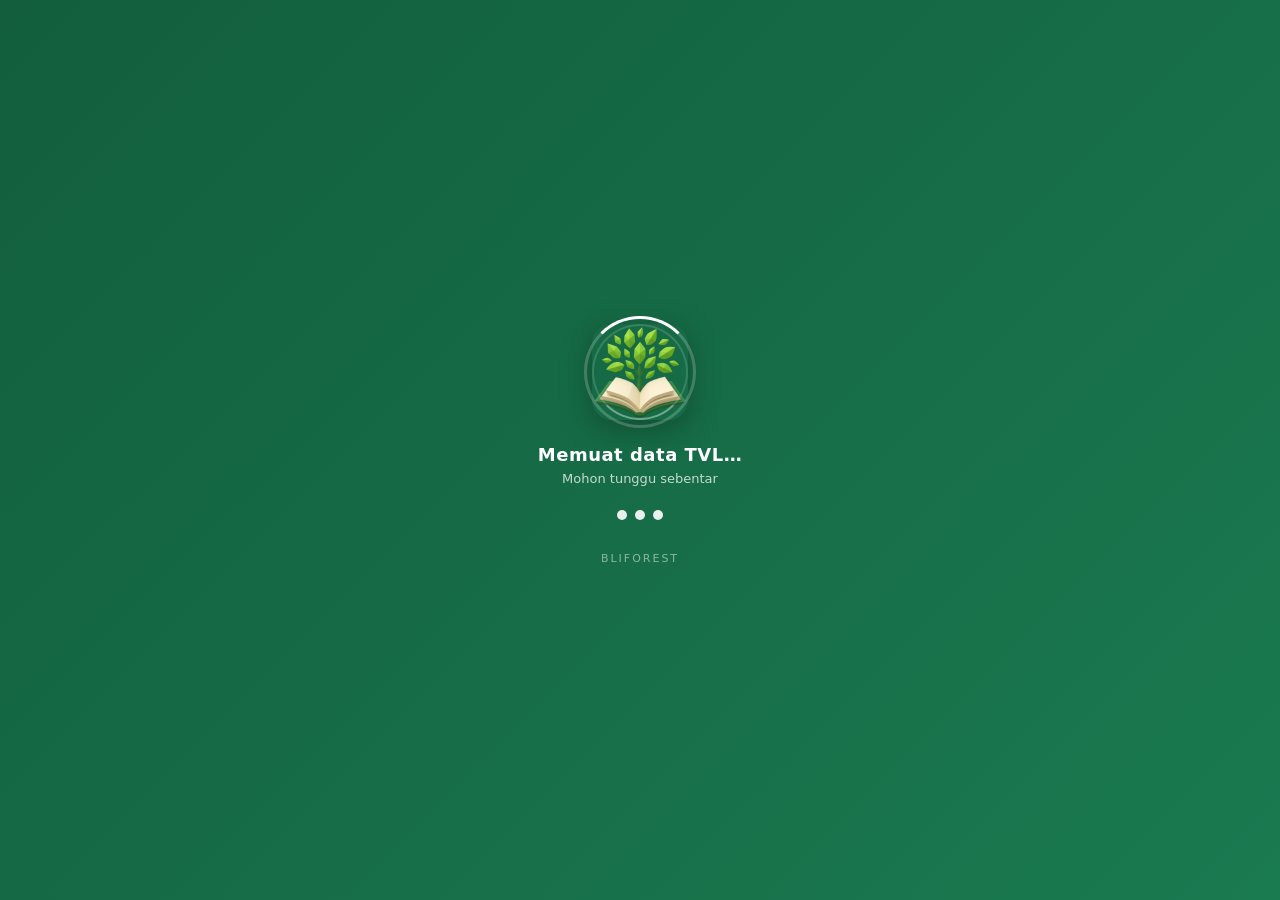
==== commit bb30767b: "BliForest v1.4.3" ====
--- a/index.html
+++ b/index.html
@@ -36,10 +36,20 @@
 
   <!-- App loading overlay -->
   <div id="app-loader" class="app-loader" aria-live="polite">
-    <div class="loader-inner">
-      <img src="icons/pwa/icon-192.png" alt="" width="48" height="48">
+    <div class="loader-container">
+      <div class="loader-logo-wrap">
+        <div class="loader-ring"></div>
+        <div class="loader-ring-inner"></div>
+        <img src="icons/pwa/icon-192.png" alt="" class="loader-logo">
+      </div>
       <p class="loader-text">Memuat data TVL…</p>
       <p id="loader-sub" class="loader-sub">Mohon tunggu sebentar</p>
+      <div class="loader-dots">
+        <span class="loader-dot"></span>
+        <span class="loader-dot"></span>
+        <span class="loader-dot"></span>
+      </div>
+      <p class="loader-brand">BliForest</p>
     </div>
   </div>
 
--- a/css/base.css
+++ b/css/base.css
@@ -35,33 +35,83 @@
 
 .eyebrow, .section-label { margin: 0 0 6px; color: var(--green-700); font-size: 11px; font-weight: 800; letter-spacing: .14em; }
 
-/* ============================================================
-   App Loading Overlay
-   ============================================================ */
+/* App Loading Overlay */
 #app-loader {
   position: fixed; inset: 0; z-index: 9999;
-  background: var(--bg);
+  background: linear-gradient(135deg, #125e3d 0%, #1a7a50 50%, #125e3d 100%);
+  background-size: 200% 200%;
+  animation: gradientShift 3s ease infinite;
   display: flex; align-items: center; justify-content: center;
-  transition: opacity .4s ease;
+  transition: opacity .5s ease, visibility .5s ease;
 }
 #app-loader.hidden {
-  opacity: 0; pointer-events: none;
+  opacity: 0; visibility: hidden; pointer-events: none;
 }
-.loader-inner {
-  text-align: center;
+.loader-container {
+  text-align: center; padding: 2rem;
 }
-.loader-inner img {
-  animation: pulse 1.4s ease-in-out infinite;
-  border-radius: 14px;
-  display: block; margin: 0 auto 14px;
+.loader-logo-wrap {
+  position: relative; width: 96px; height: 96px; margin: 0 auto 1.5rem;
 }
+.loader-logo {
+  width: 96px; height: 96px; border-radius: 20px;
+  animation: logoFloat 2s ease-in-out infinite;
+  box-shadow: 0 8px 32px rgba(0,0,0,.3);
+}
+.loader-ring {
+  position: absolute; inset: -8px;
+  border: 3px solid rgba(255,255,255,.2);
+  border-top-color: #fff;
+  border-radius: 50%;
+  animation: spin .8s linear infinite;
+}
+.loader-ring-inner {
+  position: absolute; inset: 0;
+  border: 2px solid rgba(255,255,255,.15);
+  border-bottom-color: rgba(255,255,255,.4);
+  border-radius: 50%;
+  animation: spin 1.2s linear infinite reverse;
+}
+.loader-dots {
+  display: flex; justify-content: center; gap: 8px; margin-top: 1.5rem;
+}
+.loader-dot {
+  width: 10px; height: 10px; border-radius: 50%;
+  background: rgba(255,255,255,.9);
+  animation: dotBounce 1.4s ease-in-out infinite;
+}
+.loader-dot:nth-child(2) { animation-delay: .2s; }
+.loader-dot:nth-child(3) { animation-delay: .4s; }
 .loader-text {
-  margin: 0 0 6px; font-size: 17px; font-weight: 750; color: var(--ink);
+  margin: 0 0 6px; font-size: 18px; font-weight: 700;
+  color: #fff; letter-spacing: .5px;
 }
 .loader-sub {
-  margin: 0; font-size: 13px; color: var(--muted);
+  margin: 0; font-size: 13px; color: rgba(255,255,255,.75);
+  font-weight: 400;
 }
-@keyframes pulse {
-  0%, 100% { transform: scale(1); opacity: 1; }
-  50% { transform: scale(1.06); opacity: .85; }
+.loader-brand {
+  margin-top: 2rem; font-size: 11px; color: rgba(255,255,255,.5);
+  letter-spacing: 2px; text-transform: uppercase;
 }
+@keyframes gradientShift {
+  0%, 100% { background-position: 0% 50%; }
+  50% { background-position: 100% 50%; }
+}
+@keyframes logoFloat {
+  0%, 100% { transform: translateY(0) scale(1); }
+  50% { transform: translateY(-6px) scale(1.02); }
+}
+@keyframes spin {
+  to { transform: rotate(360deg); }
+}
+@keyframes dotBounce {
+  0%, 80%, 100% { transform: scale(.6); opacity: .5; }
+  40% { transform: scale(1); opacity: 1; }
+}
+@media (max-width: 480px) {
+  .loader-logo { width: 80px; height: 80px; border-radius: 16px; }
+  .loader-ring { inset: -6px; }
+  .loader-logo-wrap { width: 80px; height: 80px; margin-bottom: 1.2rem; }
+  .loader-text { font-size: 16px; }
+}
--- a/css/components.css
+++ b/css/components.css
@@ -104,6 +104,8 @@
 
 /* Clamp list & cards */
 .clamp-list { display: grid; gap: 14px; }
+#page-clamps.viewing-clamp > .panel:first-child { display: none; }
+#page-clamps.form-focused > .panel:first-child { display: none; }
 .clamp-card { border: 1px solid var(--line); border-radius: 17px; background: var(--panel-soft); overflow: hidden; }
 .clamp-summary {
   padding: 16px 17px;
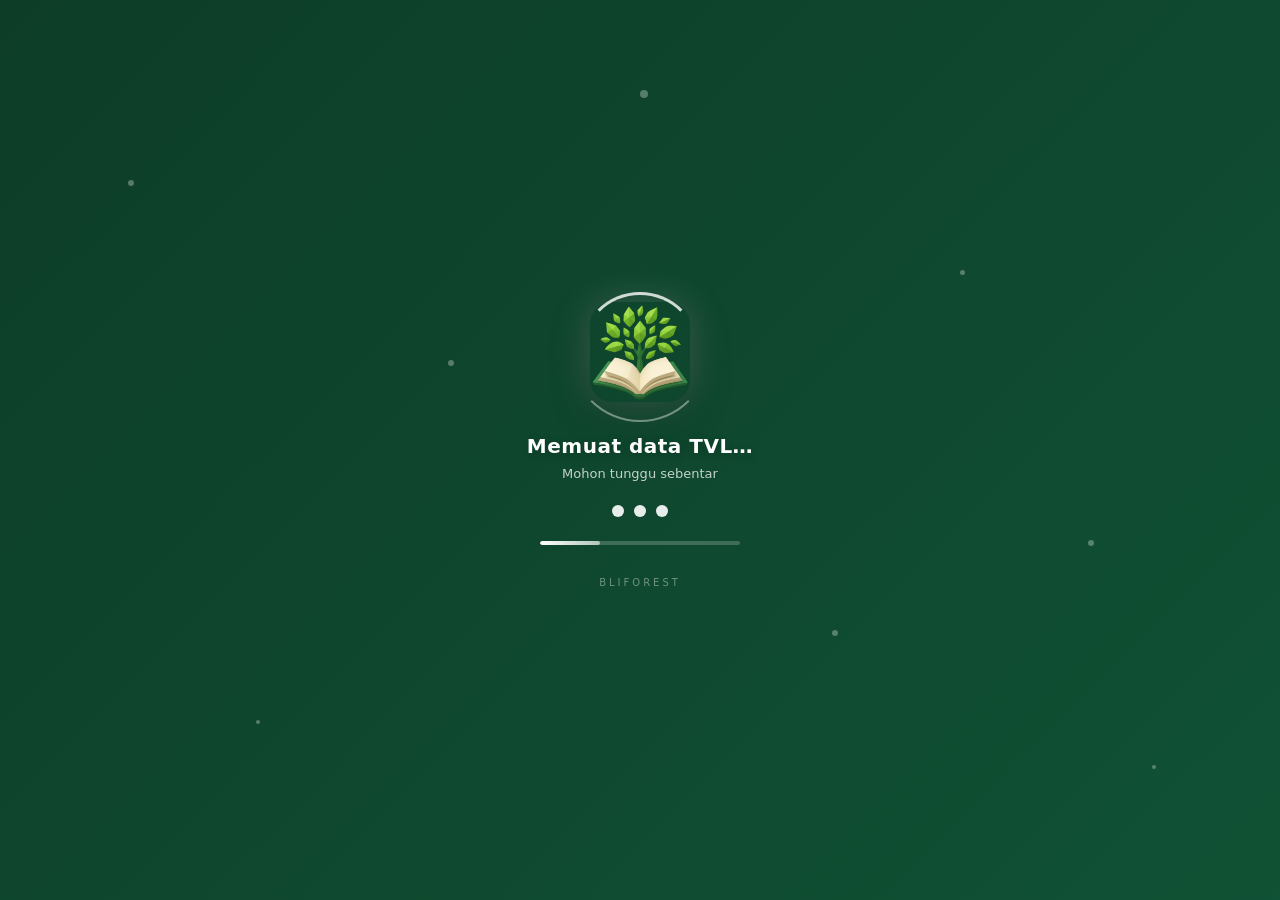
==== commit b8b4812b: "BliForest v1.4.5" ====
--- a/index.html
+++ b/index.html
@@ -36,10 +36,20 @@
 
   <!-- App loading overlay -->
   <div id="app-loader" class="app-loader" aria-live="polite">
+    <div class="loader-particles">
+      <span class="particle"></span>
+      <span class="particle"></span>
+      <span class="particle"></span>
+      <span class="particle"></span>
+      <span class="particle"></span>
+      <span class="particle"></span>
+      <span class="particle"></span>
+      <span class="particle"></span>
+    </div>
     <div class="loader-container">
       <div class="loader-logo-wrap">
         <div class="loader-ring"></div>
-        <div class="loader-ring-inner"></div>
+        <div class="loader-ring-2"></div>
         <img src="icons/pwa/icon-192.png" alt="" class="loader-logo">
       </div>
       <p class="loader-text">Memuat data TVL…</p>
@@ -48,6 +58,9 @@
         <span class="loader-dot"></span>
         <span class="loader-dot"></span>
         <span class="loader-dot"></span>
+      </div>
+      <div class="loader-progress">
+        <div class="loader-progress-bar"></div>
       </div>
       <p class="loader-brand">BliForest</p>
     </div>
@@ -330,6 +343,21 @@
                 Pasang Aplikasi
               </button>
             </div>
+            <div class="about-guidelines">
+              <h4 class="guidelines-title">Panduan</h4>
+              <a class="guideline-item" href="https://avezoor.github.io/BliForest/docs/berkhout.html" target="_blank" rel="noopener noreferrer">
+                <span class="guideline-icon">
+                  <svg viewBox="0 0 24 24" width="20" height="20" fill="none" stroke="currentColor" stroke-width="2" stroke-linecap="round"><path d="M14 2H6a2 2 0 00-2 2v16a2 2 0 002 2h12a2 2 0 002-2V8z"/><polyline points="14,2 14,8 20,8"/><line x1="16" y1="13" x2="8" y2="13"/><line x1="16" y1="17" x2="8" y2="17"/><polyline points="10,9 9,9 8,9"/></svg>
+                </span>
+                <span class="guideline-text">
+                  <strong>Model Berkhout</strong>
+                  <small>Blog</small>
+                </span>
+                <span class="guideline-arrow">
+                  <svg viewBox="0 0 24 24" width="18" height="18" fill="none" stroke="currentColor" stroke-width="2" stroke-linecap="round"><path d="M18 13v6a2 2 0 01-2 2H5a2 2 0 01-2-2V8a2 2 0 012-2h6"/><polyline points="15,3 21,3 21,9"/><line x1="10" y1="14" x2="21" y2="3"/></svg>
+                </span>
+              </a>
+            </div>
             </div>
           </article>
         </section>
--- a/css/base.css
+++ b/css/base.css
@@ -38,63 +38,116 @@
 /* App Loading Overlay */
 #app-loader {
   position: fixed; inset: 0; z-index: 9999;
-  background: linear-gradient(135deg, #125e3d 0%, #1a7a50 50%, #125e3d 100%);
-  background-size: 200% 200%;
-  animation: gradientShift 3s ease infinite;
+  background: linear-gradient(135deg, #0d3d27 0%, #125e3d 40%, #1a7a50 70%, #0d3d27 100%);
+  background-size: 400% 400%;
+  animation: gradientMove 8s ease infinite;
   display: flex; align-items: center; justify-content: center;
-  transition: opacity .5s ease, visibility .5s ease;
+  transition: opacity .6s ease, visibility .6s ease;
+  overflow: hidden;
 }
 #app-loader.hidden {
   opacity: 0; visibility: hidden; pointer-events: none;
 }
 .loader-container {
   text-align: center; padding: 2rem;
+  position: relative; z-index: 2;
 }
 .loader-logo-wrap {
-  position: relative; width: 96px; height: 96px; margin: 0 auto 1.5rem;
+  position: relative; width: 100px; height: 100px; margin: 0 auto 2rem;
 }
 .loader-logo {
-  width: 96px; height: 96px; border-radius: 20px;
-  animation: logoFloat 2s ease-in-out infinite;
-  box-shadow: 0 8px 32px rgba(0,0,0,.3);
+  width: 100px; height: 100px; border-radius: 22px;
+  animation: logoPulse 2s ease-in-out infinite;
+  box-shadow: 0 0 40px rgba(255,255,255,.2), 0 10px 40px rgba(0,0,0,.3);
 }
 .loader-ring {
-  position: absolute; inset: -8px;
-  border: 3px solid rgba(255,255,255,.2);
-  border-top-color: #fff;
+  position: absolute; inset: -10px;
+  border: 3px solid transparent;
+  border-top-color: rgba(255,255,255,.8);
   border-radius: 50%;
-  animation: spin .8s linear infinite;
+  animation: spin 1s linear infinite;
 }
-.loader-ring-inner {
-  position: absolute; inset: 0;
-  border: 2px solid rgba(255,255,255,.15);
+.loader-ring-2 {
+  position: absolute; inset: -20px;
+  border: 2px solid transparent;
   border-bottom-color: rgba(255,255,255,.4);
   border-radius: 50%;
-  animation: spin 1.2s linear infinite reverse;
+  animation: spin 1.5s linear infinite reverse;
 }
 .loader-dots {
-  display: flex; justify-content: center; gap: 8px; margin-top: 1.5rem;
+  display: flex; justify-content: center; gap: 10px; margin: 1.5rem 0;
 }
 .loader-dot {
-  width: 10px; height: 10px; border-radius: 50%;
+  width: 12px; height: 12px; border-radius: 50%;
   background: rgba(255,255,255,.9);
-  animation: dotBounce 1.4s ease-in-out infinite;
+  animation: dotPulse 1.4s ease-in-out infinite;
 }
-.loader-dot:nth-child(2) { animation-delay: .2s; }
-.loader-dot:nth-child(3) { animation-delay: .4s; }
+.loader-dot:nth-child(1) { animation-delay: 0s; }
+.loader-dot:nth-child(2) { animation-delay: .15s; }
+.loader-dot:nth-child(3) { animation-delay: .3s; }
 .loader-text {
-  margin: 0 0 6px; font-size: 18px; font-weight: 700;
+  margin: 0 0 8px; font-size: 20px; font-weight: 700;
   color: #fff; letter-spacing: .5px;
+  text-shadow: 0 2px 10px rgba(0,0,0,.2);
 }
 .loader-sub {
   margin: 0; font-size: 13px; color: rgba(255,255,255,.75);
   font-weight: 400;
 }
+.loader-progress {
+  width: 200px; height: 4px; margin: 1.5rem auto 0;
+  background: rgba(255,255,255,.2); border-radius: 2px; overflow: hidden;
+}
+.loader-progress-bar {
+  height: 100%; width: 30%;
+  background: linear-gradient(90deg, #fff, rgba(255,255,255,.6));
+  border-radius: 2px;
+  animation: progressSlide 1.5s ease-in-out infinite;
+}
 .loader-brand {
-  margin-top: 2rem; font-size: 11px; color: rgba(255,255,255,.5);
-  letter-spacing: 2px; text-transform: uppercase;
+  margin-top: 2rem; font-size: 10px; color: rgba(255,255,255,.4);
+  letter-spacing: 3px; text-transform: uppercase;
 }
-@keyframes gradientShift {
+.loader-particles {
+  position: absolute; inset: 0; overflow: hidden; z-index: 1;
+}
+.particle {
+  position: absolute; width: 6px; height: 6px;
+  background: rgba(255,255,255,.3); border-radius: 50%;
+  animation: particleFloat 6s ease-in-out infinite;
+}
+.particle:nth-child(1) { left: 10%; top: 20%; animation-delay: 0s; animation-duration: 8s; }
+.particle:nth-child(2) { left: 20%; top: 80%; animation-delay: 1s; animation-duration: 6s; width: 4px; height: 4px; }
+.particle:nth-child(3) { left: 35%; top: 40%; animation-delay: 2s; animation-duration: 7s; }
+.particle:nth-child(4) { left: 50%; top: 10%; animation-delay: 0.5s; animation-duration: 9s; width: 8px; height: 8px; }
+.particle:nth-child(5) { left: 65%; top: 70%; animation-delay: 1.5s; animation-duration: 5s; }
+.particle:nth-child(6) { left: 75%; top: 30%; animation-delay: 3s; animation-duration: 7s; width: 5px; height: 5px; }
+.particle:nth-child(7) { left: 85%; top: 60%; animation-delay: 2.5s; animation-duration: 6s; }
+.particle:nth-child(8) { left: 90%; top: 85%; animation-delay: 0.8s; animation-duration: 8s; width: 4px; height: 4px; }
+@keyframes gradientMove {
+  0%, 100% { background-position: 0% 50%; }
+  50% { background-position: 100% 50%; }
+}
+@keyframes logoPulse {
+  0%, 100% { transform: scale(1) translateY(0); }
+  50% { transform: scale(1.03) translateY(-4px); }
+}
+@keyframes spin {
+  to { transform: rotate(360deg); }
+}
+@keyframes dotPulse {
+  0%, 100% { transform: scale(.7); opacity: .5; }
+  50% { transform: scale(1); opacity: 1; }
+}
+@keyframes progressSlide {
+  0% { transform: translateX(-100%); }
+  50% { transform: translateX(250%); }
+  100% { transform: translateX(-100%); }
+}
+@keyframes particleFloat {
+  0%, 100% { transform: translateY(0) scale(1); opacity: .3; }
+  50% { transform: translateY(-30px) scale(1.2); opacity: .6; }
+}
   0%, 100% { background-position: 0% 50%; }
   50% { background-position: 100% 50%; }
 }
--- a/css/pages.css
+++ b/css/pages.css
@@ -67,3 +67,22 @@
 .about-actions .btn { width: 100%; }
 .about-tech { padding: 14px; background: var(--green-50); border: 1px solid var(--green-100); border-radius: 12px; }
 .about-tech p { margin: 0; color: var(--green-900); font-size: 12px; line-height: 1.6; }
+.about-guidelines { margin-top: 24px; }
+.guidelines-title { margin: 0 0 14px; font-size: 15px; font-weight: 700; color: var(--ink); }
+.guideline-item {
+  display: flex; align-items: center; gap: 14px;
+  padding: 14px 16px;
+  background: var(--panel-soft);
+  border: 1px solid var(--line);
+  border-radius: 12px;
+  text-decoration: none;
+  color: var(--ink);
+  transition: background .2s, border-color .2s;
+}
+.guideline-item:hover { background: #fff; border-color: var(--green-500); }
+.guideline-item:active { background: var(--green-50); }
+.guideline-icon { color: var(--green-700); flex-shrink: 0; }
+.guideline-text { flex: 1; }
+.guideline-text strong { display: block; font-size: 14px; margin-bottom: 2px; }
+.guideline-text small { color: var(--muted); font-size: 11px; }
+.guideline-arrow { color: var(--muted); flex-shrink: 0; }
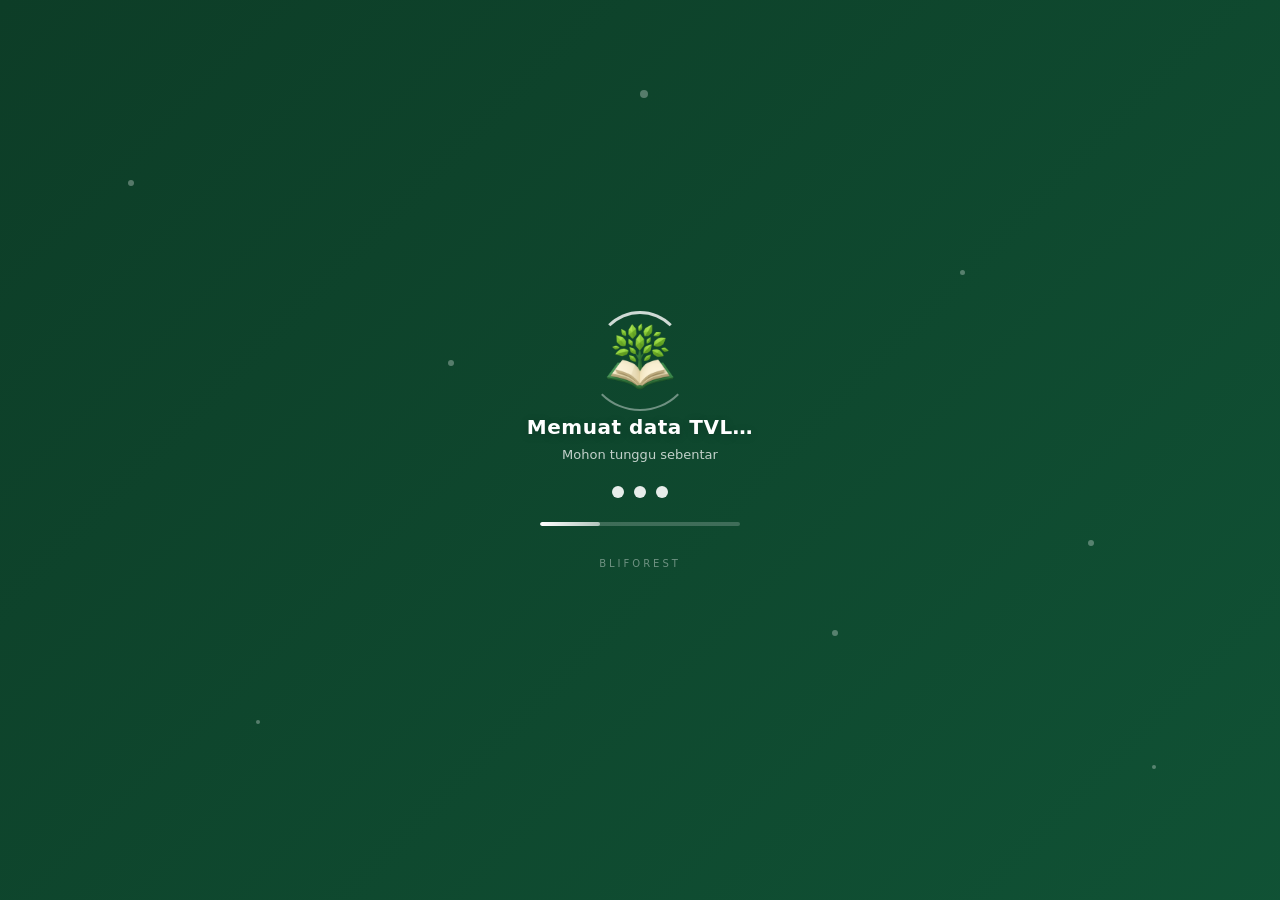
==== commit 1cf543bc: "BliForest v1.4.7" ====
--- a/index.html
+++ b/index.html
@@ -17,10 +17,8 @@
   <link rel="stylesheet" href="css/components.css">
   <link rel="stylesheet" href="css/pages.css">
   <link rel="stylesheet" href="css/responsive.css">
-  <!-- Data bundles (provide global variables) -->
   <script src="data/bkph-bundle.js" defer></script>
 
-  <!-- Core scripts (order matters): config → utils → modules → app -->
   <script src="js/config.js" defer></script>
   <script src="js/utils.js" defer></script>
   <script src="js/modules/storage.js" defer></script>
@@ -34,7 +32,6 @@
 <body>
   <div id="toast" class="toast" role="status" aria-live="polite"></div>
 
-  <!-- App loading overlay -->
   <div id="app-loader" class="app-loader" aria-live="polite">
     <div class="loader-particles">
       <span class="particle"></span>
@@ -82,11 +79,11 @@
       </div>
 
       <nav class="side-nav" aria-label="Menu utama">
-        <button class="nav-item active" type="button" data-page="trees">
+        <button class="nav-item active" type="button" data-page="clamps">
+          <span class="nav-icon"><svg viewBox="0 0 24 24" width="20" height="20" fill="none" stroke="currentColor" stroke-width="2" stroke-linecap="round"><rect x="3" y="3" width="7" height="7" rx="1"/><rect x="14" y="3" width="7" height="7" rx="1"/><rect x="3" y="14" width="7" height="7" rx="1"/><rect x="14" y="14" width="7" height="7" rx="1"/></svg></span><span>Daftar Klem</span>
+        </button>
+        <button class="nav-item" type="button" data-page="trees">
           <span class="nav-icon"><svg viewBox="0 0 24 24" width="20" height="20" fill="none" stroke="currentColor" stroke-width="2" stroke-linecap="round"><path d="M11 20A7 7 0 019.8 6.1C15.5 5 17 4.48 19 2c1 2 2 4.18 2 8 0 5.5-4.78 10-10 10z"/><path d="M2 21c0-3 1.85-5.36 5.08-6C9.5 14.52 12 13 13 12"/></svg></span><span>Tambah Pohon</span>
-        </button>
-        <button class="nav-item" type="button" data-page="clamps">
-          <span class="nav-icon"><svg viewBox="0 0 24 24" width="20" height="20" fill="none" stroke="currentColor" stroke-width="2" stroke-linecap="round"><rect x="3" y="3" width="7" height="7" rx="1"/><rect x="14" y="3" width="7" height="7" rx="1"/><rect x="3" y="14" width="7" height="7" rx="1"/><rect x="14" y="14" width="7" height="7" rx="1"/></svg></span><span>Tambah Klem Pohon</span>
         </button>
         <button class="nav-item" type="button" data-page="recap">
           <span class="nav-icon"><svg viewBox="0 0 24 24" width="20" height="20" fill="none" stroke="currentColor" stroke-width="2" stroke-linecap="round"><path d="M3 3v18h18"/><path d="M7 16l4-4 4 4 5-5"/></svg></span><span>Rekapan Hasil</span>
@@ -126,12 +123,15 @@
 
     <main class="main-area">
       <header class="topbar">
+        <div class="online-indicator" id="online-indicator" title="Status koneksi">
+          <span id="topbar-online-dot" class="status-dot"></span>
+        </div>
         <button id="sidebar-open" class="icon-btn mobile-only" type="button" aria-label="Buka menu">
           <svg viewBox="0 0 24 24" width="20" height="20" fill="none" stroke="currentColor" stroke-width="2" stroke-linecap="round"><path d="M3 12h18M3 6h18M3 18h18"/></svg>
         </button>
         <div>
-          <p id="page-kicker" class="eyebrow">MASTER DATA</p>
-          <h2 id="page-title">Tambah Pohon</h2>
+          <p id="page-kicker" class="eyebrow">DATA LAPANGAN</p>
+          <h2 id="page-title">Daftar Klem</h2>
         </div>
         <div class="user-chip">
         </div>
@@ -139,37 +139,34 @@
 
       <div class="content-wrap">
 
-        <section id="page-trees" class="page active-page">
-          <div class="grid two-col">
-            <article class="panel">
-              <div class="panel-heading">
-                <div><p class="section-label">JENIS KAYU</p><h3>Tambahkan jenis pohon</h3></div>
-              </div>
-              <form id="tree-form" class="form-grid">
-                <label class="field full">
-                  <span>Nama pohon</span>
-                  <input id="tree-name" type="text" placeholder="Contoh: Jati" required maxlength="80">
-                </label>
-                <label class="field full">
-                  <span>Pilih sumber TVL</span>
-                  <select id="tvl-select" required></select>
-                </label>
-                <button class="btn btn-primary full" type="submit">
-                  <svg viewBox="0 0 24 24" width="18" height="18" fill="none" stroke="currentColor" stroke-width="2" stroke-linecap="round"><path d="M12 5v14M5 12h14"/></svg>
-                  Tambahkan
-                </button>
-              </form>
-            </article>
-
-            <article class="panel">
-              <div class="panel-heading">
-                <div><p class="section-label">TAMBAHKAN MANUAL</p></div>
-              </div>
-              <form id="species-custom-form" class="form-grid two-col-form">
-                <label class="field full">
-                  <span>Nama jenis kayu</span>
-                  <input id="custom-species-name" type="text" placeholder="Contoh: Jati" required maxlength="80">
-                </label>
+        <section id="page-trees" class="page">
+          <article class="panel">
+            <div class="panel-heading">
+              <div><p class="section-label">TAMBAHKAN MANUAL</p></div>
+            </div>
+            <form id="species-custom-form" class="form-grid" novalidate>
+              <label class="field full">
+                <span>Nama jenis pohon</span>
+                <input id="custom-species-name" type="text" placeholder="Contoh: Jati" required maxlength="80">
+              </label>
+              <label class="field full">
+                <span>Sumber TVL</span>
+                <select id="custom-tvl-source">
+                  <option value="tvl">Pakai TVL</option>
+                  <option value="custom">Non-TVL (Manual)</option>
+                </select>
+              </label>
+              <div id="tvl-mode-fields" class="tvl-fields">
+                <label class="field">
+                  <span>Pilih TVL</span>
+                  <select id="custom-tvl-select"></select>
+                </label>
+                <label class="field">
+                  <span>Faktor (f)</span>
+                  <input id="custom-factor-tvl" type="number" step="0.01" value="1" placeholder="1">
+                </label>
+              </div>
+              <div id="nontvl-mode-fields" class="nontvl-fields" style="display:none;">
                 <label class="field">
                   <span>Koefisien a</span>
                   <input id="custom-coef-a" type="number" step="0.0000000000001" placeholder="0.000001" required>
@@ -179,47 +176,37 @@
                   <input id="custom-coef-b" type="number" step="0.001" placeholder="1" required>
                 </label>
                 <label class="field">
-                  <span>Factor (f)</span>
+                  <span>Faktor (f)</span>
                   <input id="custom-factor" type="number" step="0.01" value="1" placeholder="1">
                 </label>
-                <label class="field">
-                  <span>Factor Koreksi (fc)</span>
-                  <input id="custom-factor-correction" type="number" step="0.01" value="0.7" placeholder="0.7">
-                </label>
-                <button class="btn btn-primary full" type="submit">
-                  <svg viewBox="0 0 24 24" width="18" height="18" fill="none" stroke="currentColor" stroke-width="2" stroke-linecap="round"><path d="M12 5v14M5 12h14"/></svg>
-                  Tambah Jenis Kayu
-                </button>
-              </form>
-            </article>
-
-          </div>
+              </div>
+              <button class="btn btn-primary full" type="submit">
+                <svg viewBox="0 0 24 24" width="18" height="18" fill="none" stroke="currentColor" stroke-width="2" stroke-linecap="round"><path d="M12 5v14M5 12h14"/></svg>
+                Tambah Jenis Pohon
+              </button>
+            </form>
+          </article>
 
           <article class="panel section-gap">
             <div class="panel-heading">
-              <div><p class="section-label">MASTER POHON</p><h3>Jenis kayu tersimpan</h3></div>
+              <div><p class="section-label">MASTER POHON</p></div>
               <span id="tree-count" class="badge">0 jenis</span>
             </div>
             <div id="tree-list" class="card-list"></div>
           </article>
         </section>
 
-        <section id="page-clamps" class="page">
+        <section id="page-clamps" class="page active-page">
           <article class="panel">
             <div class="panel-heading">
-              <div><p class="section-label">DAFTAR KLEM</p><h3>Buat daftar klem baru</h3></div>
-            </div>
-            <form id="clamp-form" class="form-grid three-col-form">
+              <div><p class="section-label">DAFTAR KLEM</p></div>
+            </div>
+            <form id="clamp-form" class="form-grid">
               <label class="field"><span>BKPH</span><select id="clamp-bkph" required></select></label>
               <label class="field"><span>RPH</span><select id="clamp-rph" required></select></label>
-              <label class="field"><span>Jenis kayu utama</span><select id="clamp-species" required></select></label>
-              <label class="field"><span>Blok</span><input id="clamp-block" type="text" required maxlength="120" placeholder="Nama/nomor blok"></label>
-              <label class="field"><span>Luas Blok (ha)</span><input id="clamp-block-area" type="number" min="0" step="0.01" required placeholder="0,00"></label>
-              <label class="field"><span>Petak</span><input id="clamp-compartment" type="text" required maxlength="120" placeholder="Nomor petak"></label>
-              <label class="field"><span>Luas Baku (ha)</span><input id="clamp-standard-area" type="number" min="0" step="0.01" required placeholder="0,00"></label>
-              <label class="field"><span>Luas Tebangan (ha)</span><input id="clamp-cut-area" type="number" min="0" step="0.01" required placeholder="0,00"></label>
-              <label class="field"><span>Kelas Hutan</span><input id="clamp-forest-class" type="text" required maxlength="120" placeholder="Contoh: KU III"></label>
-              <label class="field"><span>Tahun Tanam</span><select id="clamp-planting-year"><option value="">Pilih tahun</option><script>const y=new Date().getFullYear();for(let i=y;i>=1950;i--)document.write('<option value="'+i+'">'+i+'</option>');</script></select></label>
+              <label class="field full"><span>Jenis pohon utama</span><select id="clamp-species" required></select></label>
+              <label class="field"><span>Nama blok</span><input id="clamp-block" type="text" required maxlength="120" placeholder="Nama Blok"></label>
+              <label class="field"><span>Anak petak</span><input id="clamp-compartment" type="text" required maxlength="120" placeholder="Anak Petak"></label>
               <button class="btn btn-primary full" type="submit">
                 <svg viewBox="0 0 24 24" width="18" height="18" fill="none" stroke="currentColor" stroke-width="2" stroke-linecap="round"><path d="M12 5v14M5 12h14"/></svg>
                 Tambahkan Daftar
@@ -229,10 +216,10 @@
 
           <article class="panel section-gap">
             <div class="panel-heading">
-              <div><p class="section-label">DATA LAPANGAN</p><h3>Daftar klem pohon</h3></div>
+              <div><p class="section-label">DATA LAPANGAN</p></div>
               <div class="clamp-panel-tools">
                 <form id="clamp-search-form" class="clamp-search" role="search">
-                  <input id="clamp-search" type="search" placeholder="Cari daftar klem..." maxlength="120" aria-label="Cari daftar klem">
+                  <input id="clamp-search" type="search" placeholder="Cari Daftar..." maxlength="120" aria-label="Cari daftar klem">
                   <button id="clamp-search-btn" class="btn btn-secondary compact" type="submit">
                     <svg viewBox="0 0 24 24" width="15" height="15" fill="none" stroke="currentColor" stroke-width="2" stroke-linecap="round"><circle cx="11" cy="11" r="7"/><path d="M20 20l-3.5-3.5"/></svg>
                     Cari
@@ -252,7 +239,7 @@
           <div id="summary-cards" class="summary-grid"></div>
           <article class="panel section-gap">
             <div class="panel-heading">
-              <div><p class="section-label">REKAP PER DAFTAR</p><h3>Ringkasan hasil klem</h3></div>
+              <div><p class="section-label">REKAP PER DAFTAR</p><</div>
               <button id="export-btn" class="btn btn-secondary compact" type="button">
                 <svg viewBox="0 0 24 24" width="15" height="15" fill="none" stroke="currentColor" stroke-width="2" stroke-linecap="round"><path d="M21 15v4a2 2 0 01-2 2H5a2 2 0 01-2-2v-4m4-5l5 5 5-5m-5 5V3"/></svg>
                 Ekspor Excel
@@ -261,7 +248,7 @@
             <div class="table-wrap">
               <table>
                 <thead>
-                  <tr><th>Daftar Klem</th><th>BKPH / RPH</th><th>Jenis Utama</th><th>Tahun Tanam</th><th>Rata Keliling</th><th>Rata Diameter</th><th>Rata Tinggi</th><th>Jumlah</th><th>Total Volume</th></tr>
+                  <tr><th>Daftar Klem</th><th>BKPH / RPH</th><th>Jenis Utama</th><th>Rata Keliling</th><th>Rata Diameter</th><th>Jumlah</th><th>Total Volume</th></tr>
                 </thead>
                 <tbody id="recap-body"></tbody>
               </table>
@@ -272,12 +259,12 @@
         <section id="page-master" class="page">
           <article class="panel">
             <div class="panel-heading">
-              <div><p class="section-label">PENGELOLAAN DATA</p><h3>Master Data</h3></div>
+              <div><p class="section-label">PENGELOLAAN DATA</p></div>
             </div>
 
             <div class="master-stats">
               <div class="master-stat">
-                <span class="stat-label">Jenis Kayu</span>
+                <span class="stat-label">Jenis Pohon</span>
                 <strong id="master-species-count">0</strong>
               </div>
               <div class="master-stat">
--- a/css/base.css
+++ b/css/base.css
@@ -53,12 +53,12 @@
   position: relative; z-index: 2;
 }
 .loader-logo-wrap {
-  position: relative; width: 100px; height: 100px; margin: 0 auto 2rem;
+  position: relative; width: 70px; height: 70px; margin: 0 auto 1.5rem;
 }
 .loader-logo {
-  width: 100px; height: 100px; border-radius: 22px;
+  width: 70px; height: 70px; border-radius: 16px;
   animation: logoPulse 2s ease-in-out infinite;
-  box-shadow: 0 0 40px rgba(255,255,255,.2), 0 10px 40px rgba(0,0,0,.3);
+  box-shadow: none;
 }
 .loader-ring {
   position: absolute; inset: -10px;
@@ -148,23 +148,13 @@
   0%, 100% { transform: translateY(0) scale(1); opacity: .3; }
   50% { transform: translateY(-30px) scale(1.2); opacity: .6; }
 }
-  0%, 100% { background-position: 0% 50%; }
-  50% { background-position: 100% 50%; }
-}
 @keyframes logoFloat {
   0%, 100% { transform: translateY(0) scale(1); }
   50% { transform: translateY(-6px) scale(1.02); }
 }
-@keyframes spin {
-  to { transform: rotate(360deg); }
-}
-@keyframes dotBounce {
-  0%, 80%, 100% { transform: scale(.6); opacity: .5; }
-  40% { transform: scale(1); opacity: 1; }
-}
 @media (max-width: 480px) {
-  .loader-logo { width: 80px; height: 80px; border-radius: 16px; }
+  .loader-logo { width: 60px; height: 60px; border-radius: 14px; }
   .loader-ring { inset: -6px; }
-  .loader-logo-wrap { width: 80px; height: 80px; margin-bottom: 1.2rem; }
+  .loader-logo-wrap { width: 60px; height: 60px; margin-bottom: 1rem; }
   .loader-text { font-size: 16px; }
 }
--- a/css/layout.css
+++ b/css/layout.css
@@ -43,10 +43,10 @@
 }
 .sidebar-header { padding: 24px 18px 23px; border-bottom: 1px solid rgba(255,255,255,.12); flex-shrink: 0; }
 .sidebar-header-inner { display: flex; align-items: center; gap: 12px; }
-.sidebar-header .icon-btn { margin-left: auto; background: rgba(255,255,255,.08); color: #fff; border-color: rgba(255,255,255,.12); }
+.sidebar-header .icon-btn { margin-left: auto; background: rgba(255,255,255,.08); color: #fff; border-color: rgba(255,255,255,.12); width: 34px; height: 34px; }
 .sidebar-header strong { display: block; font-size: 16px; }
 .sidebar-header span { display: block; margin-top: 2px; color: rgba(255,255,255,.6); font-size: 12px; letter-spacing: .08em; text-transform: uppercase; }
-.mini-logo { width: 43px; height: 43px; border-radius: 13px; display: block; object-fit: cover; }
+.mini-logo { width: 36px; height: 36px; border-radius: 10px; display: block; object-fit: cover; }
 .side-nav { flex: 1; overflow-y: auto; padding: 8px; display: flex; flex-direction: column; gap: 2px; }
 .side-nav::-webkit-scrollbar { width: 4px; }
 .side-nav::-webkit-scrollbar-track { background: transparent; }
@@ -100,11 +100,39 @@
   align-items: center;
   gap: 14px;
   padding: 18px clamp(20px, 4vw, 44px);
+  padding-left: 60px;
   background: rgba(243,245,239,.88);
   backdrop-filter: blur(18px);
   border-bottom: 1px solid rgba(215,224,216,.9);
 }
 .topbar h2 { margin: 0; font-size: 23px; letter-spacing: -.02em; }
+
+/* Online/Offline indicator */
+.online-indicator {
+  position: absolute;
+  right: 20px;
+  top: 50%;
+  transform: translateY(-50%);
+  display: flex;
+  align-items: center;
+  gap: 8px;
+}
+.status-dot {
+  width: 14px;
+  height: 14px;
+  border-radius: 50%;
+  background: #e1ae45;
+  box-shadow: 0 0 0 3px rgba(225,174,69,.3);
+  flex-shrink: 0;
+}
+.status-dot.online {
+  background: #22c55e;
+  box-shadow: 0 0 0 3px rgba(34,197,94,.3);
+}
+.status-dot.offline {
+  background: #ca8a04;
+  box-shadow: 0 0 0 3px rgba(202,138,4,.3);
+}
 .user-chip { margin-left: auto; display: flex; align-items: center; gap: 10px; min-width: 0; }
 .user-chip strong, .user-chip span { display: block; max-width: 210px; white-space: nowrap; overflow: hidden; text-overflow: ellipsis; }
 .user-chip strong { font-size: 13px; }
--- a/css/components.css
+++ b/css/components.css
@@ -59,6 +59,19 @@
 .field > span { font-size: 12px; font-weight: 800; color: #3e4b45; }
 .field small { color: var(--muted); font-size: 11px; line-height: 1.45; }
 .full { grid-column: 1 / -1; }
+
+/* TVL/Non-TVL mode fields */
+.tvl-fields,
+.nontvl-fields {
+  grid-column: 1 / -1;
+  display: grid;
+  grid-template-columns: repeat(2, minmax(0, 1fr));
+  gap: 15px;
+  padding: 15px;
+  background: var(--panel-soft);
+  border-radius: 12px;
+  margin-top: -5px;
+}
 input, select, textarea {
   width: 100%;
   border: 1px solid #d7dfd8;
@@ -121,8 +134,9 @@
 .summary-item span { display: block; color: var(--muted); font-size: 10px; text-transform: uppercase; letter-spacing: .06em; }
 .summary-item strong { display: block; margin-top: 4px; font-size: 13px; }
 .clamp-actions { display: flex; gap: 7px; flex-shrink: 0; margin-left: auto; }
-.eye-btn, .export-clamp-btn, .trash-btn { width: 38px; height: 38px; display: grid; place-items: center; border-radius: 10px; border: 1px solid var(--line); background: #fff; color: var(--green-800); }
-.eye-btn svg, .export-clamp-btn svg, .trash-btn svg { width: 18px; height: 18px; }
+.eye-btn, .export-clamp-btn, .edit-clamp-btn, .trash-btn { width: 38px; height: 38px; display: grid; place-items: center; border-radius: 10px; border: 1px solid var(--line); background: #fff; color: var(--green-800); }
+.eye-btn svg, .export-clamp-btn svg, .edit-clamp-btn svg, .trash-btn svg { width: 18px; height: 18px; }
+.edit-clamp-btn { color: #2563eb; }
 .export-clamp-btn { color: #8a6423; }
 .trash-btn { color: var(--danger); }
 
@@ -153,7 +167,12 @@
 
 /* Detail table */
 .detail-table table { min-width: 100%; }
-.row-delete { border: 0; background: var(--danger-soft); color: var(--danger); border-radius: 8px; padding: 6px 9px; font-weight: 800; font-size: 11px; }
+.row-actions { display: flex; gap: 4px; }
+.row-edit, .row-delete { border: 0; border-radius: 8px; padding: 6px 9px; font-weight: 800; font-size: 11px; display: inline-flex; align-items: center; justify-content: center; }
+.row-edit { background: #dbeafe; color: #2563eb; }
+.row-edit:hover { background: #bfdbfe; }
+.row-delete { background: var(--danger-soft); color: var(--danger); }
+.row-delete:hover { background: #fca5a5; }
 
 /* Tree search bar */
 .tree-search-bar { display: flex; align-items: center; gap: 10px; padding: 10px 12px; background: var(--panel-soft); border-bottom: 1px solid var(--line); }
--- a/css/responsive.css
+++ b/css/responsive.css
@@ -27,7 +27,9 @@
   }
   .sidebar-overlay { position: fixed; inset: 0; z-index: 35; background: rgba(11,29,23,.45); visibility: hidden; }
   .sidebar-overlay.open { visibility: visible; }
-  .topbar { height: 82px; }
+  .topbar { height: 82px; padding-right: 30px; padding-left: 30px; }
+  .online-indicator { right: 20px !important; left: auto !important; }
+  .icon-btn.mobile-only { margin-left: -10px; width: 32px; height: 32px; }
   .two-col { grid-template-columns: 1fr; }
   .summary-grid { grid-template-columns: repeat(2, minmax(0, 1fr)); }
   .master-stats { grid-template-columns: 1fr 1fr; }
@@ -38,7 +40,10 @@
 }
 
 @media (max-width: 650px) {
-  .topbar { padding: 14px 15px; }
+  .topbar { padding: 14px 15px; padding-left: 20px; }
+  .online-indicator { right: 15px !important; left: auto !important; }
+  .icon-btn.mobile-only { margin-left: 0; }
+  .status-dot { width: 12px; height: 12px; }
   .topbar .eyebrow { display: none; }
   .topbar h2 { font-size: 18px; }
   .user-chip div { display: none; }
@@ -51,6 +56,13 @@
   .clamp-summary .summary-item { display: none; }
   .clamp-summary .summary-item:first-of-type { display: block; }
   .clamp-actions { margin-left: 0; margin-top: 8px; }
+  /* Perbesar tombol aksi di mobile untuk penggunaan di lapangan */
+  .clamp-actions { gap: 12px; }
+  .eye-btn, .export-clamp-btn, .edit-clamp-btn, .trash-btn { width: 52px !important; height: 52px !important; border-radius: 14px; }
+  .eye-btn svg, .export-clamp-btn svg, .edit-clamp-btn svg, .trash-btn svg { width: 24px !important; height: 24px !important; }
+  .row-actions { gap: 8px; }
+  .row-edit, .row-delete { width: 44px !important; height: 44px !important; padding: 10px !important; border-radius: 10px; }
+  .row-edit svg, .row-delete svg { width: 20px !important; height: 20px !important; }
   .tree-entry-form { grid-template-columns: 1fr; padding: 12px; }
   .summary-grid { grid-template-columns: 1fr 1fr; gap: 10px; }
   .summary-card { padding: 14px; }
